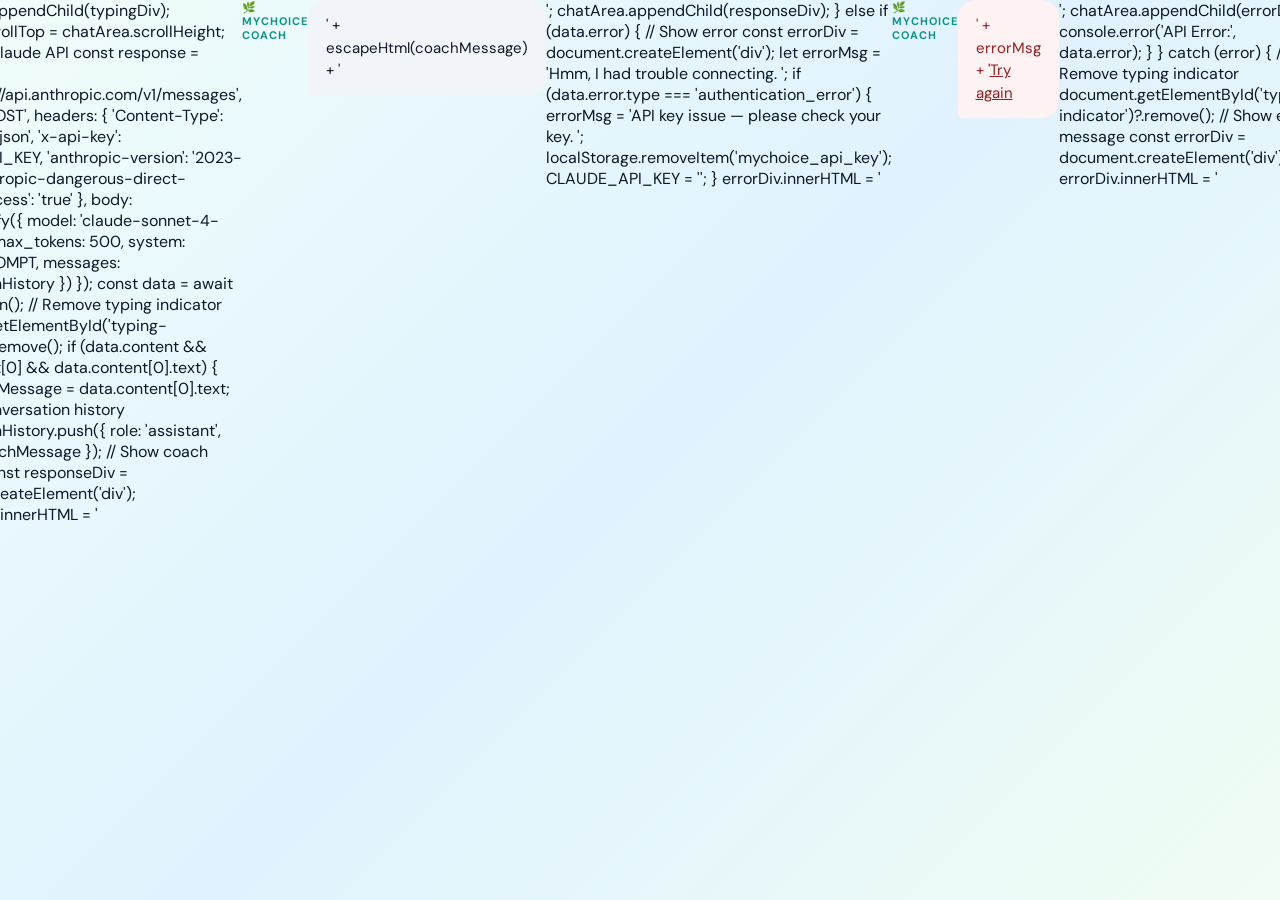
==== index.html @ 115b3354 "Dynamic persona-aware AI Coach MAJOR UPDATE: The persona questions now directly influence the AI Coa" ====
<!DOCTYPE html>
<html lang="en">
<head>
<meta charset="UTF-8">
<meta name="viewport" content="width=device-width, initial-scale=1.0, maximum-scale=1.0, user-scalable=no">
<meta name="apple-mobile-web-app-capable" content="yes">
<title>MyChoice.ai — Own Your Vibe</title>
<link rel="preconnect" href="https://fonts.googleapis.com">
<link href="https://fonts.googleapis.com/css2?family=DM+Sans:wght@400;500;600;700&family=Fraunces:wght@400;500;600;700&display=swap" rel="stylesheet">
<style>
  /* BULLETPROOF: Force first screen visible regardless of other CSS */
  #screen-1 { opacity: 1 !important; pointer-events: all !important; transform: none !important; position: relative !important; }
  :root {
    --teal: #0d9488;
    --teal-light: #14b8a6;
    --teal-dark: #0f766e;
    --green-soft: #d1fae5;
    --green-bg: #ecfdf5;
    --amber: #d97706;
    --amber-light: #fbbf24;
    --red-soft: #fecaca;
    --red: #dc2626;
    --navy: #0f172a;
    --slate: #334155;
    --slate-light: #64748b;
    --gray-100: #f1f5f9;
    --gray-200: #e2e8f0;
    --gray-300: #cbd5e1;
    --white: #ffffff;
    --font-display: 'Fraunces', Georgia, serif;
    --font-body: 'DM Sans', -apple-system, BlinkMacSystemFont, sans-serif;
    --radius: 16px;
    --radius-sm: 10px;
    --shadow: 0 4px 24px rgba(15, 23, 42, 0.08);
    --shadow-lg: 0 12px 48px rgba(15, 23, 42, 0.12);
  }

  * { margin: 0; padding: 0; box-sizing: border-box; }

  body {
    font-family: var(--font-body);
    background: var(--gray-100);
    color: var(--navy);
    overflow: hidden;
    height: 100vh;
    -webkit-font-smoothing: antialiased;
  }

  /* ─── App Shell ─── */
  .app {
    max-width: 480px;
    margin: 0 auto;
    height: 100vh;
    background: var(--white);
    position: relative;
    overflow: hidden;
    box-shadow: var(--shadow-lg);
  }

  /* Desktop: Center the app with a nice background */
  @media (min-width: 600px) {
    body {
      display: flex;
      align-items: center;
      justify-content: center;
      min-height: 100vh;
      padding: 40px 20px;
      background: linear-gradient(135deg, #f0fdfa 0%, #e0f2fe 50%, #f0fdf4 100%);
    }
    .app {
      height: 85vh;
      max-height: 900px;
      min-height: 600px;
      border-radius: 24px;
      box-shadow: 0 25px 80px rgba(15, 23, 42, 0.15);
    }
  }

  /* Large desktop: Show device frame */
  @media (min-width: 900px) {
    .app {
      max-width: 420px;
      border: 8px solid #1e293b;
      border-radius: 32px;
    }
  }

  /* ─── Screens ─── */
  .screen {
    position: absolute;
    inset: 0;
    display: flex;
    flex-direction: column;
    opacity: 0;
    pointer-events: none;
    transition: opacity 0.45s ease, transform 0.45s ease;
    transform: translateX(40px);
    overflow-y: auto;
    -webkit-overflow-scrolling: touch;
  }
  .screen.active {
    opacity: 1;
    pointer-events: all;
    transform: translateX(0);
  }
  .screen.exit {
    opacity: 0;
    transform: translateX(-40px);
  }

  /* ─── Top Bar ─── */
  .topbar {
    display: flex;
    align-items: center;
    justify-content: space-between;
    padding: 16px 24px;
    background: var(--white);
    border-bottom: 1px solid var(--gray-200);
    position: sticky;
    top: 0;
    z-index: 10;
    min-height: 56px;
  }
  .topbar .logo {
    font-family: var(--font-display);
    font-size: 18px;
    font-weight: 700;
    color: var(--teal-dark);
    letter-spacing: -0.3px;
  }
  .topbar .logo span { color: var(--amber); }
  .topbar .step-indicator {
    font-size: 12px;
    color: var(--slate-light);
    font-weight: 500;
    background: var(--gray-100);
    padding: 4px 12px;
    border-radius: 20px;
  }

  /* ─── Progress Bar ─── */
  .progress-track {
    height: 3px;
    background: var(--gray-200);
    position: sticky;
    top: 56px;
    z-index: 10;
  }
  .progress-fill {
    height: 100%;
    background: linear-gradient(90deg, var(--teal), var(--teal-light));
    transition: width 0.6s cubic-bezier(0.4, 0, 0.2, 1);
    border-radius: 0 2px 2px 0;
  }

  /* ─── Content ─── */
  .content {
    flex: 1;
    padding: 32px 24px;
    display: flex;
    flex-direction: column;
  }
  .content h1 {
    font-family: var(--font-display);
    font-size: 28px;
    font-weight: 700;
    line-height: 1.2;
    color: var(--navy);
    margin-bottom: 8px;
    letter-spacing: -0.5px;
  }
  .content h1 em {
    font-style: italic;
    color: var(--teal-dark);
  }
  .content .subtitle {
    font-size: 15px;
    color: var(--slate-light);
    line-height: 1.5;
    margin-bottom: 28px;
  }

  /* ─── Buttons ─── */
  .btn {
    display: inline-flex;
    align-items: center;
    justify-content: center;
    gap: 8px;
    padding: 14px 28px;
    border-radius: 50px;
    font-family: var(--font-body);
    font-size: 15px;
    font-weight: 600;
    cursor: pointer;
    border: none;
    transition: all 0.25s ease;
    -webkit-tap-highlight-color: transparent;
  }
  .btn-primary {
    background: var(--teal);
    color: var(--white);
  }
  .btn-primary:hover { background: var(--teal-dark); transform: translateY(-1px); }
  .btn-secondary {
    background: var(--gray-100);
    color: var(--slate);
    border: 1px solid var(--gray-200);
  }
  .btn-secondary:hover { background: var(--gray-200); }
  .btn-ghost {
    background: transparent;
    color: var(--teal);
    padding: 8px 16px;
    font-size: 14px;
  }
  .btn-block { width: 100%; }
  .btn svg { width: 18px; height: 18px; }

  /* ─── Screen 1: Welcome ─── */
  .welcome-hero {
    flex: 1;
    display: flex;
    flex-direction: column;
    justify-content: center;
    align-items: center;
    text-align: center;
    padding: 40px 24px;
    background: linear-gradient(180deg, var(--green-bg) 0%, var(--white) 100%);
  }
  .welcome-icon {
    width: 80px;
    height: 80px;
    background: linear-gradient(135deg, var(--teal), var(--teal-light));
    border-radius: 24px;
    display: flex;
    align-items: center;
    justify-content: center;
    margin-bottom: 28px;
    box-shadow: 0 8px 32px rgba(13, 148, 136, 0.25);
  }
  .welcome-icon svg { width: 40px; height: 40px; color: white; }
  .welcome-hero h1 {
    font-family: var(--font-display);
    font-size: 34px;
    margin-bottom: 12px;
  }
  .welcome-hero p {
    font-size: 16px;
    color: var(--slate-light);
    line-height: 1.6;
    max-width: 320px;
    margin-bottom: 36px;
  }
  .welcome-hero .tagline {
    font-family: var(--font-display);
    font-style: italic;
    font-size: 14px;
    color: var(--teal-dark);
    margin-top: 24px;
    opacity: 0.8;
  }

  /* ─── Screen 2: Onboarding ─── */
  .input-group {
    margin-bottom: 20px;
  }
  .input-group label {
    display: block;
    font-size: 13px;
    font-weight: 600;
    color: var(--slate);
    margin-bottom: 6px;
    text-transform: uppercase;
    letter-spacing: 0.5px;
  }
  .input-group input, .input-group select {
    width: 100%;
    padding: 14px 16px;
    border: 1.5px solid var(--gray-200);
    border-radius: var(--radius-sm);
    font-family: var(--font-body);
    font-size: 16px;
    color: var(--navy);
    background: var(--white);
    transition: border-color 0.2s;
    outline: none;
  }
  .input-group input:focus, .input-group select:focus {
    border-color: var(--teal);
    box-shadow: 0 0 0 3px rgba(13, 148, 136, 0.1);
  }
  .family-chips {
    display: flex;
    flex-wrap: wrap;
    gap: 8px;
    margin-top: 12px;
  }
  .chip {
    padding: 8px 16px;
    border-radius: 50px;
    font-size: 14px;
    font-weight: 500;
    cursor: pointer;
    border: 1.5px solid var(--gray-200);
    background: var(--white);
    color: var(--slate);
    transition: all 0.2s;
  }
  .chip:hover, .chip.selected {
    border-color: var(--teal);
    background: var(--green-bg);
    color: var(--teal-dark);
  }

  /* ─── Screen 3: Persona Engine ─── */
  .persona-card {
    background: var(--gray-100);
    border-radius: var(--radius);
    padding: 24px;
    margin-bottom: 16px;
    border: 1.5px solid var(--gray-200);
    transition: all 0.25s;
    cursor: pointer;
  }
  .persona-card:hover, .persona-card.selected {
    border-color: var(--teal);
    background: var(--green-bg);
    box-shadow: 0 2px 12px rgba(13, 148, 136, 0.1);
  }
  .persona-card .q-label {
    font-size: 11px;
    text-transform: uppercase;
    letter-spacing: 1px;
    color: var(--teal);
    font-weight: 700;
    margin-bottom: 6px;
  }
  .persona-card h3 {
    font-family: var(--font-display);
    font-size: 17px;
    font-weight: 600;
    margin-bottom: 12px;
    color: var(--navy);
  }
  .persona-options {
    display: flex;
    flex-direction: column;
    gap: 8px;
  }
  .persona-opt {
    padding: 10px 14px;
    border-radius: 8px;
    font-size: 14px;
    background: var(--white);
    border: 1px solid var(--gray-200);
    cursor: pointer;
    transition: all 0.2s;
    color: var(--slate);
  }
  .persona-opt:hover, .persona-opt.picked {
    background: var(--teal);
    color: white;
    border-color: var(--teal);
  }

  /* ─── Screen 4: Dashboard ─── */
  .dashboard-header {
    display: flex;
    align-items: center;
    justify-content: space-between;
    margin-bottom: 24px;
  }
  .vibe-status {
    display: inline-flex;
    align-items: center;
    gap: 8px;
    padding: 8px 16px;
    border-radius: 50px;
    font-size: 14px;
    font-weight: 600;
  }
  .vibe-green {
    background: var(--green-soft);
    color: var(--teal-dark);
  }
  .vibe-dot {
    width: 10px;
    height: 10px;
    border-radius: 50%;
    background: var(--teal);
    animation: pulse 2s infinite;
  }
  @keyframes pulse {
    0%, 100% { opacity: 1; }
    50% { opacity: 0.4; }
  }

  .signal-cards {
    display: grid;
    grid-template-columns: 1fr 1fr;
    gap: 12px;
    margin-bottom: 20px;
  }
  .signal-card {
    background: var(--gray-100);
    border-radius: var(--radius-sm);
    padding: 16px;
    border: 1px solid var(--gray-200);
  }
  .signal-card .signal-icon {
    width: 36px;
    height: 36px;
    border-radius: 10px;
    display: flex;
    align-items: center;
    justify-content: center;
    margin-bottom: 10px;
    font-size: 18px;
  }
  .signal-card .signal-label {
    font-size: 12px;
    color: var(--slate-light);
    text-transform: uppercase;
    letter-spacing: 0.5px;
    font-weight: 600;
    margin-bottom: 4px;
  }
  .signal-card .signal-value {
    font-family: var(--font-display);
    font-size: 20px;
    font-weight: 700;
    color: var(--navy);
  }
  .signal-card .signal-sub {
    font-size: 12px;
    color: var(--teal);
    font-weight: 500;
    margin-top: 2px;
  }

  .family-member-row {
    display: flex;
    align-items: center;
    gap: 12px;
    padding: 14px 0;
    border-bottom: 1px solid var(--gray-200);
  }
  .family-member-row:last-child { border: none; }
  .member-avatar {
    width: 42px;
    height: 42px;
    border-radius: 50%;
    display: flex;
    align-items: center;
    justify-content: center;
    font-size: 18px;
    flex-shrink: 0;
  }
  .member-info { flex: 1; }
  .member-info .name { font-weight: 600; font-size: 15px; }
  .member-info .status { font-size: 13px; color: var(--slate-light); }
  .member-vibe {
    padding: 4px 12px;
    border-radius: 20px;
    font-size: 12px;
    font-weight: 600;
  }
  .vibe-g { background: #d1fae5; color: #065f46; }
  .vibe-y { background: #fef3c7; color: #92400e; }

  /* ─── Screen 5: AI Coach ─── */
  .coach-container {
    flex: 1;
    display: flex;
    flex-direction: column;
  }
  .chat-area {
    flex: 1;
    padding: 8px 0;
    display: flex;
    flex-direction: column;
    gap: 14px;
  }
  .chat-bubble {
    max-width: 85%;
    padding: 14px 18px;
    border-radius: 18px;
    font-size: 15px;
    line-height: 1.5;
    animation: bubbleIn 0.4s ease;
  }
  @keyframes bubbleIn {
    from { opacity: 0; transform: translateY(10px); }
    to { opacity: 1; transform: translateY(0); }
  }
  .bubble-coach {
    background: var(--gray-100);
    color: var(--navy);
    border-bottom-left-radius: 4px;
    align-self: flex-start;
  }
  .bubble-user {
    background: var(--teal);
    color: white;
    border-bottom-right-radius: 4px;
    align-self: flex-end;
  }
  .coach-label {
    font-size: 11px;
    text-transform: uppercase;
    letter-spacing: 1px;
    color: var(--teal);
    font-weight: 700;
    margin-bottom: 4px;
  }
  .coach-suggestions {
    display: flex;
    flex-direction: column;
    gap: 8px;
    margin-top: 12px;
  }
  .coach-suggestion {
    padding: 12px 16px;
    border: 1.5px solid var(--gray-200);
    border-radius: 12px;
    font-size: 14px;
    color: var(--slate);
    cursor: pointer;
    transition: all 0.2s;
    background: var(--white);
  }
  .coach-suggestion:hover {
    border-color: var(--teal);
    background: var(--green-bg);
    color: var(--teal-dark);
  }

  /* ─── Screen 6: Agreement Builder ─── */
  .agreement-section {
    background: var(--gray-100);
    border-radius: var(--radius);
    padding: 20px;
    margin-bottom: 16px;
    border: 1px solid var(--gray-200);
  }
  .agreement-section h3 {
    font-family: var(--font-display);
    font-size: 16px;
    font-weight: 600;
    margin-bottom: 12px;
    color: var(--navy);
  }
  .agreement-item {
    display: flex;
    align-items: center;
    gap: 10px;
    padding: 10px 0;
    border-bottom: 1px solid var(--gray-200);
    font-size: 14px;
    color: var(--slate);
  }
  .agreement-item:last-child { border: none; }
  .agreement-check {
    width: 22px;
    height: 22px;
    border-radius: 6px;
    border: 2px solid var(--gray-300);
    display: flex;
    align-items: center;
    justify-content: center;
    cursor: pointer;
    transition: all 0.2s;
    flex-shrink: 0;
  }
  .agreement-check.checked {
    background: var(--teal);
    border-color: var(--teal);
  }
  .agreement-check.checked::after {
    content: '✓';
    color: white;
    font-size: 13px;
    font-weight: 700;
  }
  .agreement-badge {
    display: inline-flex;
    align-items: center;
    gap: 4px;
    margin-left: auto;
    font-size: 11px;
    font-weight: 600;
    text-transform: uppercase;
    letter-spacing: 0.5px;
    padding: 3px 8px;
    border-radius: 4px;
  }
  .badge-parent { background: #dbeafe; color: #1e40af; }
  .badge-teen { background: #fce7f3; color: #9d174d; }
  .badge-family { background: var(--green-soft); color: var(--teal-dark); }

  /* ─── Screen 7: Summary / CTA ─── */
  .summary-screen {
    text-align: center;
    justify-content: center;
    align-items: center;
    background: linear-gradient(180deg, var(--white) 0%, var(--green-bg) 100%);
  }
  .summary-stats {
    display: grid;
    grid-template-columns: 1fr 1fr 1fr;
    gap: 12px;
    margin: 28px 0;
    text-align: center;
  }
  .stat-box .stat-num {
    font-family: var(--font-display);
    font-size: 28px;
    font-weight: 700;
    color: var(--teal-dark);
  }
  .stat-box .stat-label {
    font-size: 11px;
    color: var(--slate-light);
    text-transform: uppercase;
    letter-spacing: 0.5px;
    font-weight: 600;
    margin-top: 2px;
  }
  .summary-pillars {
    display: flex;
    flex-direction: column;
    gap: 10px;
    margin: 20px 0;
    text-align: left;
  }
  .pillar {
    display: flex;
    align-items: center;
    gap: 12px;
    padding: 12px 16px;
    background: var(--white);
    border-radius: var(--radius-sm);
    border: 1px solid var(--gray-200);
    font-size: 14px;
    color: var(--slate);
  }
  .pillar-icon {
    width: 32px;
    height: 32px;
    border-radius: 8px;
    display: flex;
    align-items: center;
    justify-content: center;
    font-size: 16px;
    flex-shrink: 0;
  }

  /* ─── Bottom Nav ─── */
  .bottom-nav {
    padding: 16px 24px;
    display: flex;
    gap: 12px;
    background: var(--white);
    border-top: 1px solid var(--gray-200);
    position: sticky;
    bottom: 0;
  }
  .bottom-nav .btn { flex: 1; }

  /* ─── Animations ─── */
  .fade-in { animation: fadeIn 0.5s ease; }
  @keyframes fadeIn { from { opacity: 0; } to { opacity: 1; } }
  .slide-up { animation: slideUp 0.5s ease; }
  @keyframes slideUp { from { opacity: 0; transform: translateY(20px); } to { opacity: 1; transform: translateY(0); } }

  /* ─── Responsive ─── */
  @media (min-width: 481px) {
    .app { border-radius: 24px; margin-top: 20px; height: calc(100vh - 40px); }
    body { display: flex; align-items: flex-start; justify-content: center; padding-top: 0; }
  }

  /* ─── Typing indicator ─── */
  .typing-dots { display: flex; gap: 4px; padding: 4px 0; }
  .typing-dots span {
    width: 8px; height: 8px; border-radius: 50%; background: var(--slate-light);
    animation: typing 1.2s infinite;
  }
  .typing-dots span:nth-child(2) { animation-delay: 0.2s; }
  .typing-dots span:nth-child(3) { animation-delay: 0.4s; }
  @keyframes typing {
    0%, 60%, 100% { opacity: 0.3; transform: translateY(0); }
    30% { opacity: 1; transform: translateY(-4px); }
  }

  /* hide scrollbar */
  .screen::-webkit-scrollbar { display: none; }
  .screen { -ms-overflow-style: none; scrollbar-width: none; }
</style>
</head>
<body>

<div class="app" id="app">

  <!-- ═══════ SCREEN 1: Welcome ═══════ -->
  <div class="screen active" id="screen-1">
    <div class="welcome-hero">
      <div class="welcome-icon">
        <svg viewBox="0 0 24 24" fill="none" stroke="currentColor" stroke-width="2" stroke-linecap="round" stroke-linejoin="round">
          <path d="M12 2L2 7l10 5 10-5-10-5z"/><path d="M2 17l10 5 10-5"/><path d="M2 12l10 5 10-5"/>
        </svg>
      </div>
      <h1>MyChoice<span style="color:var(--amber);">.ai</span></h1>
      <p>The family wellness platform that treats you like adults — not data points. Signal over noise. Shared agreements. Story-first.</p>
      <button class="btn btn-primary" onclick="goTo(2)" style="min-width: 200px;">
        Start Your Vibe
        <svg viewBox="0 0 24 24" fill="none" stroke="currentColor" stroke-width="2.5" stroke-linecap="round" stroke-linejoin="round"><path d="M5 12h14M12 5l7 7-7 7"/></svg>
      </button>
      <div class="tagline">Character first. Wisdom always.</div>
    </div>
  </div>

  <!-- ═══════ SCREEN 2: Onboarding ═══════ -->
  <div class="screen" id="screen-2">
    <div class="topbar">
      <div class="logo">MyChoice<span>.ai</span></div>
      <div class="step-indicator">1 of 5</div>
    </div>
    <div class="progress-track"><div class="progress-fill" style="width: 20%"></div></div>
    <div class="content">
      <h1>Set up your <em>family</em></h1>
      <p class="subtitle">Tell us a little about your household. This helps us personalize your experience.</p>
      
      <div class="input-group">
        <label>Your first name</label>
        <input type="text" placeholder="e.g., Bobby" id="user-name" value="Bobby">
      </div>
      
      <div class="input-group">
        <label>Family name</label>
        <input type="text" placeholder="e.g., The Cunninghams" id="family-name" value="The Cunninghams">
      </div>

      <div class="input-group">
        <label>Child's name</label>
        <input type="text" placeholder="e.g., Alex" id="child-name" value="Alex">
      </div>

      <div class="input-group">
        <label>Who's in your household?</label>
        <div class="family-chips">
          <div class="chip selected" onclick="this.classList.toggle('selected')">👨 Parent / Guardian</div>
          <div class="chip selected" onclick="this.classList.toggle('selected')">👩 Partner</div>
          <div class="chip selected" onclick="this.classList.toggle('selected')">👦 Teen (13-17)</div>
          <div class="chip" onclick="this.classList.toggle('selected')">👧 Child (6-12)</div>
          <div class="chip" onclick="this.classList.toggle('selected')">👶 Under 6</div>
        </div>
      </div>

      <div style="flex:1"></div>
    </div>
    <div class="bottom-nav">
      <button class="btn btn-secondary" onclick="goTo(1)">Back</button>
      <button class="btn btn-primary" onclick="goTo(3)">Continue</button>
    </div>
  </div>

  <!-- ═══════ SCREEN 3: Persona Engine ═══════ -->
  <div class="screen" id="screen-3">
    <div class="topbar">
      <div class="logo">MyChoice<span>.ai</span></div>
      <div class="step-indicator">2 of 5</div>
    </div>
    <div class="progress-track"><div class="progress-fill" style="width: 40%"></div></div>
    <div class="content">
      <h1>Build your <em>persona</em></h1>
      <p class="subtitle">We use these answers to calibrate your AI coach — not to judge or score you.</p>

      <div class="persona-card" id="pq1">
        <div class="q-label">Signal 01</div>
        <h3>When things get stressful at home, I usually...</h3>
        <div class="persona-options">
          <div class="persona-opt" onclick="pickOpt(this)">Take space and process alone</div>
          <div class="persona-opt" onclick="pickOpt(this)">Talk it out immediately</div>
          <div class="persona-opt" onclick="pickOpt(this)">Focus on fixing the problem</div>
          <div class="persona-opt picked" onclick="pickOpt(this)">Check in with everyone first</div>
        </div>
      </div>

      <div class="persona-card" id="pq2">
        <div class="q-label">Signal 02</div>
        <h3>My biggest concern about screen time is...</h3>
        <div class="persona-options">
          <div class="persona-opt" onclick="pickOpt(this)">What my kids are actually seeing</div>
          <div class="persona-opt picked" onclick="pickOpt(this)">That it replaces real connection</div>
          <div class="persona-opt" onclick="pickOpt(this)">I don't know what's too much</div>
          <div class="persona-opt" onclick="pickOpt(this)">Honestly, my own usage too</div>
        </div>
      </div>

      <div class="persona-card" id="pq3">
        <div class="q-label">Signal 03</div>
        <h3>The parenting style I aspire to is...</h3>
        <div class="persona-options">
          <div class="persona-opt picked" onclick="pickOpt(this)">Guide — I want to coach, not control</div>
          <div class="persona-opt" onclick="pickOpt(this)">Protector — safety comes first</div>
          <div class="persona-opt" onclick="pickOpt(this)">Partner — we figure it out together</div>
          <div class="persona-opt" onclick="pickOpt(this)">Architect — structure makes freedom</div>
        </div>
      </div>

      <div style="height:16px"></div>
    </div>
    <div class="bottom-nav">
      <button class="btn btn-secondary" onclick="goTo(2)">Back</button>
      <button class="btn btn-primary" onclick="goTo(4)">See My Dashboard</button>
    </div>
  </div>

  <!-- ═══════ SCREEN 4: Dashboard ═══════ -->
  <div class="screen" id="screen-4">
    <div class="topbar">
      <div class="logo">MyChoice<span>.ai</span></div>
      <div class="step-indicator">3 of 5</div>
    </div>
    <div class="progress-track"><div class="progress-fill" style="width: 60%"></div></div>
    <div class="content">
      <div class="dashboard-header">
        <div>
          <h1 style="font-size:22px; margin-bottom:2px;">The Cunninghams</h1>
          <p class="subtitle" style="margin-bottom:0; font-size:13px;">Wednesday evening · Feb 12</p>
        </div>
        <div class="vibe-status vibe-green">
          <div class="vibe-dot"></div>
          All Clear
        </div>
      </div>

      <div class="signal-cards">
        <div class="signal-card">
          <div class="signal-icon" style="background: #d1fae5;">🧘</div>
          <div class="signal-label">Family Vibe</div>
          <div class="signal-value">Calm</div>
          <div class="signal-sub">↑ from yesterday</div>
        </div>
        <div class="signal-card">
          <div class="signal-icon" style="background: #dbeafe;">📱</div>
          <div class="signal-label">Screen Balance</div>
          <div class="signal-value">Healthy</div>
          <div class="signal-sub">Within agreements</div>
        </div>
        <div class="signal-card">
          <div class="signal-icon" style="background: #fef3c7;">💬</div>
          <div class="signal-label">Connection</div>
          <div class="signal-value">Strong</div>
          <div class="signal-sub">3 check-ins today</div>
        </div>
        <div class="signal-card">
          <div class="signal-icon" style="background: #fce7f3;">🎯</div>
          <div class="signal-label">Goals</div>
          <div class="signal-value">On Track</div>
          <div class="signal-sub">4 of 5 this week</div>
        </div>
      </div>

      <h3 style="font-family:var(--font-display); font-size:16px; margin-bottom:12px; font-weight:600;">Family Members</h3>
      
      <div class="family-member-row">
        <div class="member-avatar" style="background:#d1fae5;">👨</div>
        <div class="member-info">
          <div class="name">Bobby</div>
          <div class="status">Last active · 2 min ago</div>
        </div>
        <div class="member-vibe vibe-g">Balanced</div>
      </div>
      <div class="family-member-row">
        <div class="member-avatar" style="background:#dbeafe;">👩</div>
        <div class="member-info">
          <div class="name">Partner</div>
          <div class="status">Last active · 20 min ago</div>
        </div>
        <div class="member-vibe vibe-g">Focused</div>
      </div>
      <div class="family-member-row">
        <div class="member-avatar" style="background:#fce7f3;">👦</div>
        <div class="member-info">
          <div class="name">Alex (15)</div>
          <div class="status">Homework mode · since 4pm</div>
        </div>
        <div class="member-vibe vibe-y">Nudge ready</div>
      </div>

      <div style="height:16px"></div>
    </div>
    <div class="bottom-nav">
      <button class="btn btn-secondary" onclick="goTo(3)">Back</button>
      <button class="btn btn-primary" onclick="goTo(5)">Talk to Coach</button>
    </div>
  </div>

  <!-- ═══════ SCREEN 5: AI Coach ═══════ -->
  <div class="screen" id="screen-5">
    <div class="topbar">
      <div class="logo">MyChoice<span>.ai</span></div>
      <div class="step-indicator">4 of 5</div>
    </div>
    <div class="progress-track"><div class="progress-fill" style="width: 80%"></div></div>
    <div class="content coach-container" style="padding-bottom: 0;">
      <div style="margin-bottom:12px;">
        <h1 style="font-size:20px;">Your <em>Coach</em></h1>
        <p class="subtitle" style="margin-bottom:0; font-size:13px;">Powered by Claude AI. Ask anything about parenting, screen time, or family wellness.</p>
      </div>
      
      <div class="chat-area" id="chat-area" style="flex: 1; overflow-y: auto; padding-bottom: 16px;">
        <div>
          <div class="coach-label">🌿 MyChoice Coach</div>
          <div class="chat-bubble bubble-coach">
            Hey Bobby — I noticed Alex has been in homework mode for a while. His focus signal is solid, but it might be a good time for a break check-in. What would you like to do?
          </div>
        </div>
        
        <div class="coach-suggestions" id="coach-suggestions">
          <div class="coach-suggestion" onclick="sendQuickReply('Send Alex a friendly nudge to take a break')">
            ✅ Send a friendly nudge
          </div>
          <div class="coach-suggestion" onclick="sendQuickReply('Let him keep going, check again in 30 minutes')">
            ⏳ Let him flow — check later
          </div>
          <div class="coach-suggestion" onclick="sendQuickReply('Help me start a conversation with Alex about his screen time')">
            💬 Help me start a conversation
          </div>
        </div>
      </div>
      
      <!-- Chat input -->
      <div class="chat-input-container" style="padding: 12px 0 16px 0; border-top: 1px solid var(--gray-200); background: var(--white);">
        <div style="display: flex; gap: 8px;">
          <input type="text" id="chat-input" placeholder="Ask your coach anything..." 
            style="flex: 1; padding: 12px 16px; border: 1.5px solid var(--gray-200); border-radius: 24px; font-size: 15px; font-family: inherit; outline: none; transition: border-color 0.2s;"
            onfocus="this.style.borderColor='var(--teal)'" 
            onblur="this.style.borderColor='var(--gray-200)'"
            onkeypress="if(event.key === 'Enter') sendMessage()" />
          <button onclick="sendMessage()" style="width: 44px; height: 44px; border-radius: 50%; background: var(--teal); border: none; cursor: pointer; display: flex; align-items: center; justify-content: center; transition: background 0.2s;">
            <svg width="20" height="20" viewBox="0 0 24 24" fill="none" stroke="white" stroke-width="2" stroke-linecap="round" stroke-linejoin="round">
              <line x1="22" y1="2" x2="11" y2="13"></line>
              <polygon points="22 2 15 22 11 13 2 9 22 2"></polygon>
            </svg>
          </button>
        </div>
        <p style="font-size: 10px; color: var(--slate-light); text-align: center; margin-top: 8px;">Powered by Claude AI · Conversations are private</p>
      </div>
    </div>
    <div class="bottom-nav">
      <button class="btn btn-secondary" onclick="goTo(4)">Back</button>
      <button class="btn btn-primary" onclick="goTo(6)">Family Agreement</button>
    </div>
  </div>

  <!-- ═══════ SCREEN 6: Agreement Builder ═══════ -->
  <div class="screen" id="screen-6">
    <div class="topbar">
      <div class="logo">MyChoice<span>.ai</span></div>
      <div class="step-indicator">5 of 5</div>
    </div>
    <div class="progress-track"><div class="progress-fill" style="width: 95%"></div></div>
    <div class="content">
      <h1>Family <em>Agreement</em></h1>
      <p class="subtitle">Co-created rules your whole family designs together — no hidden surveillance, no secret monitoring.</p>

      <div class="agreement-section">
        <h3>📱 Screen Time</h3>
        <div class="agreement-item">
          <div class="agreement-check checked" onclick="this.classList.toggle('checked')"></div>
          <span>Weeknight devices down by 9pm</span>
          <span class="agreement-badge badge-family">Family</span>
        </div>
        <div class="agreement-item">
          <div class="agreement-check checked" onclick="this.classList.toggle('checked')"></div>
          <span>No phones during dinner</span>
          <span class="agreement-badge badge-family">Family</span>
        </div>
        <div class="agreement-item">
          <div class="agreement-check" onclick="this.classList.toggle('checked')"></div>
          <span>Weekend gaming max 2 hours</span>
          <span class="agreement-badge badge-teen">Teen</span>
        </div>
      </div>

      <div class="agreement-section">
        <h3>🤝 Communication</h3>
        <div class="agreement-item">
          <div class="agreement-check checked" onclick="this.classList.toggle('checked')"></div>
          <span>Daily family check-in at dinner</span>
          <span class="agreement-badge badge-parent">Parent</span>
        </div>
        <div class="agreement-item">
          <div class="agreement-check checked" onclick="this.classList.toggle('checked')"></div>
          <span>Coach nudges — not parent texts</span>
          <span class="agreement-badge badge-teen">Teen</span>
        </div>
        <div class="agreement-item">
          <div class="agreement-check" onclick="this.classList.toggle('checked')"></div>
          <span>Weekly family vibe review together</span>
          <span class="agreement-badge badge-family">Family</span>
        </div>
      </div>

      <div class="agreement-section">
        <h3>🎯 Personal Goals</h3>
        <div class="agreement-item">
          <div class="agreement-check checked" onclick="this.classList.toggle('checked')"></div>
          <span>Alex: 30 min reading before screen time</span>
          <span class="agreement-badge badge-teen">Teen</span>
        </div>
        <div class="agreement-item">
          <div class="agreement-check checked" onclick="this.classList.toggle('checked')"></div>
          <span>Bobby: Phone-free mornings until 8am</span>
          <span class="agreement-badge badge-parent">Parent</span>
        </div>
      </div>

      <div style="height:16px"></div>
    </div>
    <div class="bottom-nav">
      <button class="btn btn-secondary" onclick="goTo(5)">Back</button>
      <button class="btn btn-primary" onclick="goTo(7)">See the Vision</button>
    </div>
  </div>

  <!-- ═══════ SCREEN 7: Summary / CTA ═══════ -->
  <div class="screen summary-screen" id="screen-7">
    <div class="topbar">
      <div class="logo">MyChoice<span>.ai</span></div>
    </div>
    <div class="content" style="align-items: center; text-align: center;">
      <div style="flex:1; display:flex; flex-direction:column; justify-content:center; align-items:center;">
        <h1 style="font-size:30px;">This is <em>MyChoice.ai</em></h1>
        <p class="subtitle" style="max-width:340px;">A family wellness platform built on trust, not fear. Mentorship over surveillance. Coaching, not control.</p>
        
        <div class="summary-stats">
          <div class="stat-box">
            <div class="stat-num">$120B</div>
            <div class="stat-label">TAM</div>
          </div>
          <div class="stat-box">
            <div class="stat-num">4</div>
            <div class="stat-label">Products</div>
          </div>
          <div class="stat-box">
            <div class="stat-num">$2M</div>
            <div class="stat-label">Seed Round</div>
          </div>
        </div>

        <div class="summary-pillars" style="width:100%; max-width:360px;">
          <div class="pillar">
            <div class="pillar-icon" style="background:#d1fae5;">🧠</div>
            <span><strong>MyChoice.ai</strong> — Adult decision wellness</span>
          </div>
          <div class="pillar">
            <div class="pillar-icon" style="background:#dbeafe;">👦</div>
            <span><strong>EgoGentix Kids</strong> — Digital coaching for children</span>
          </div>
          <div class="pillar">
            <div class="pillar-icon" style="background:#fce7f3;">🧸</div>
            <span><strong>EgoPals</strong> — AI plush companions</span>
          </div>
          <div class="pillar">
            <div class="pillar-icon" style="background:#fef3c7;">👨‍👩‍👧‍👦</div>
            <span><strong>Family Bundle</strong> — One identity, full family</span>
          </div>
        </div>

        <div style="margin-top: 24px; display: flex; flex-direction: column; gap: 10px; width: 100%; max-width: 280px;">
          <button class="btn btn-primary btn-block" onclick="goTo(1)">
            ↻ Replay Demo
          </button>
          <a href="mailto:info@egogentix.ai" class="btn btn-secondary btn-block" style="text-decoration:none;">
            Contact Us
          </a>
        </div>
        
        <div class="tagline" style="margin-top:28px;">
          EgoGentix Corporation · Character first. Wisdom always.<br>
          <span style="font-style:normal; opacity:0.6; font-size:12px;">info@egogentix.ai · egogentix.ai</span>
        </div>
      </div>
    </div>
  </div>

</div>

<script>
  let currentScreen = 1;
  
  // Claude API configuration - key entered at runtime for security
  let CLAUDE_API_KEY = localStorage.getItem('mychoice_api_key') || '';
  
  // Conversation history for context
  let conversationHistory = [];
  
  // ═══════════════════════════════════════════════════════════════
  // FAMILY PERSONA DATA - Captured from onboarding screens
  // ═══════════════════════════════════════════════════════════════
  let familyPersona = {
    parentName: 'Bobby',
    familyName: 'The Cunninghams',
    members: ['parent', 'partner', 'teen'],
    stressResponse: 'Check in with everyone first',
    screenConcern: 'That it replaces real connection',
    parentingStyle: 'Guide',
    childName: 'Alex',
    childAge: 15
  };

  // Build dynamic system prompt based on persona
  function buildSystemPrompt() {
    // Determine coaching approach based on parenting style
    let styleGuidance = '';
    let styleDescription = '';
    
    switch(familyPersona.parentingStyle) {
      case 'Guide':
        styleDescription = 'Guide — believes in coaching over control, values autonomy';
        styleGuidance = `
PARENTING STYLE: GUIDE
- This parent values autonomy and trust above all
- Lead with curiosity and conversation, not rules
- Emphasize the teen's growing independence
- Frame suggestions as "experiments to try" not mandates
- Celebrate when the teen self-regulates successfully`;
        break;
      case 'Protector':
        styleDescription = 'Protector — safety-first, wants to keep kids safe from harm';
        styleGuidance = `
PARENTING STYLE: PROTECTOR  
- This parent's primary concern is safety — validate that instinct
- Acknowledge real risks while avoiding fear-based reactions
- Suggest protective measures that don't require secrecy
- Frame monitoring as "transparency" not "surveillance" — done WITH the teen
- Help them see safety and trust as complementary, not opposing`;
        break;
      case 'Partner':
        styleDescription = 'Partner — collaborative decision-maker, family works together';
        styleGuidance = `
PARENTING STYLE: PARTNER
- This parent sees the family as a team
- Always suggest collaborative solutions
- Recommend family meetings and group decisions
- Frame challenges as "puzzles we solve together"
- Emphasize shared ownership of agreements and outcomes`;
        break;
      case 'Architect':
        styleDescription = 'Architect — believes structure creates freedom';
        styleGuidance = `
PARENTING STYLE: ARCHITECT
- This parent values clear systems and expectations
- Suggest well-defined agreements with specific terms
- Frame structure as enabling freedom, not restricting it
- Recommend routines, schedules, and defined boundaries
- Help them build frameworks the whole family can follow`;
        break;
    }

    // Determine concern focus
    let concernGuidance = '';
    switch(familyPersona.screenConcern) {
      case 'What my kids are actually seeing':
        concernGuidance = 'Primary concern: CONTENT SAFETY — worried about exposure to harmful content. Address by discussing digital literacy and open conversations about what they encounter online.';
        break;
      case 'That it replaces real connection':
        concernGuidance = 'Primary concern: CONNECTION — worried screens displace real relationships. Address by focusing on quality time, presence, and tech-free rituals.';
        break;
      case "I don't know what's too much":
        concernGuidance = 'Primary concern: BOUNDARIES — uncertain about healthy limits. Address by providing research-backed guidelines and helping establish clear but flexible agreements.';
        break;
      case 'Honestly, my own usage too':
        concernGuidance = 'Primary concern: FAMILY-WIDE BALANCE — recognizes this is a whole-family challenge. Address by suggesting family-wide digital wellness practices where everyone participates.';
        break;
    }

    // Build the child context based on family members
    let childContext = '';
    if (familyPersona.members.includes('teen')) {
      childContext = `- Teen: ${familyPersona.childName}, age ${familyPersona.childAge}, currently in "homework mode" for about 2 hours`;
    } else if (familyPersona.members.includes('child')) {
      childContext = `- Child: ${familyPersona.childName}, age 9, playing educational games`;
    }

    return `You are the MyChoice.ai Coach — an AI family wellness guide built on the philosophy of "mentorship over surveillance" and "coaching, not control."

═══════════════════════════════════════════════════════════════
CURRENT FAMILY: ${familyPersona.familyName}
═══════════════════════════════════════════════════════════════
- Parent: ${familyPersona.parentName} (the user you're talking to)
${childContext}
- Parenting style: ${styleDescription}
- ${concernGuidance}
- Current signals: ${familyPersona.childName}'s focus is solid, no concerning patterns detected

${styleGuidance}

YOUR CORE PHILOSOPHY (always applies):
1. NEVER suggest spying, tracking, or monitoring without the child's knowledge
2. ALWAYS favor conversation and connection over restriction
3. Treat teens as emerging adults deserving of trust and autonomy
4. Help parents understand the "why" behind behaviors, not just the "what"
5. Suggest collaborative solutions — rules work better when co-created
6. Validate parental concerns while redirecting from fear to curiosity
7. Model the language of mentorship: "What if you tried..." not "You should..."

YOUR PERSONALITY:
- Warm, supportive, and non-judgmental
- Speaks like a wise friend, not a clinical expert
- Uses occasional emoji (🌱 💚 ✨) but sparingly
- Keeps responses concise — 2-3 short paragraphs max
- Asks follow-up questions to understand, not to interrogate
- ADAPT your tone and suggestions to match the parent's style (${familyPersona.parentingStyle})

WHAT YOU CAN DO:
- Send "nudges" to family members (gentle, coach-style check-ins — NOT from the parent)
- Suggest conversation starters for difficult topics
- Help interpret "vibe signals" (screen time, sleep, social patterns)
- Draft family agreements collaboratively
- Provide research-backed parenting insights when relevant

WHAT YOU NEVER DO:
- Recommend surveillance apps or secret monitoring
- Suggest punitive restrictions as a first response
- Speak negatively about the teen or child
- Provide medical, legal, or crisis intervention advice (redirect to professionals)
- Share the parent's concerns directly with the child without permission

Remember: You're helping ${familyPersona.parentName} be the parent they want to be — adapting to THEIR style while maintaining healthy, trust-based principles.`;
  }

  // ═══════════════════════════════════════════════════════════════
  // CAPTURE PERSONA FROM FORM INPUTS
  // ═══════════════════════════════════════════════════════════════
  function capturePersona() {
    // Get name inputs
    const nameInput = document.getElementById('user-name');
    const familyInput = document.getElementById('family-name');
    const childInput = document.getElementById('child-name');
    
    if (nameInput && nameInput.value) familyPersona.parentName = nameInput.value;
    if (familyInput && familyInput.value) familyPersona.familyName = familyInput.value;
    if (childInput && childInput.value) familyPersona.childName = childInput.value;
    
    // Get selected family members
    const chips = document.querySelectorAll('.family-chips .chip.selected');
    familyPersona.members = [];
    chips.forEach(chip => {
      const text = chip.textContent.toLowerCase();
      if (text.includes('parent')) familyPersona.members.push('parent');
      if (text.includes('partner')) familyPersona.members.push('partner');
      if (text.includes('teen')) familyPersona.members.push('teen');
      if (text.includes('child (6-12)')) familyPersona.members.push('child');
      if (text.includes('under 6')) familyPersona.members.push('toddler');
    });
    
    // Get persona question answers
    const pq1 = document.querySelector('#pq1 .persona-opt.picked');
    const pq2 = document.querySelector('#pq2 .persona-opt.picked');
    const pq3 = document.querySelector('#pq3 .persona-opt.picked');
    
    if (pq1) familyPersona.stressResponse = pq1.textContent;
    if (pq2) familyPersona.screenConcern = pq2.textContent;
    if (pq3) {
      const style = pq3.textContent;
      if (style.includes('Guide')) familyPersona.parentingStyle = 'Guide';
      else if (style.includes('Protector')) familyPersona.parentingStyle = 'Protector';
      else if (style.includes('Partner')) familyPersona.parentingStyle = 'Partner';
      else if (style.includes('Architect')) familyPersona.parentingStyle = 'Architect';
    }
    
    // Update UI with captured persona
    updateDashboardWithPersona();
    updateCoachGreeting();
    
    console.log('Captured persona:', familyPersona);
  }

  function updateDashboardWithPersona() {
    // Update family name on dashboard
    const dashboardTitle = document.querySelector('#screen-4 h1');
    if (dashboardTitle) dashboardTitle.textContent = familyPersona.familyName;
    
    // Update parent name in family members
    const parentNameEl = document.querySelector('#screen-4 .family-member-row:first-child .name');
    if (parentNameEl) parentNameEl.textContent = familyPersona.parentName;
    
    // Update child name
    const childNameEl = document.querySelector('#screen-4 .family-member-row:last-child .name');
    if (childNameEl) childNameEl.textContent = `${familyPersona.childName} (${familyPersona.childAge})`;
  }

  function updateCoachGreeting() {
    // Update the initial coach message with persona-aware greeting
    const coachBubble = document.querySelector('#screen-5 .bubble-coach');
    if (coachBubble) {
      let greeting = '';
      switch(familyPersona.parentingStyle) {
        case 'Guide':
          greeting = `Hey ${familyPersona.parentName} — I noticed ${familyPersona.childName} has been in homework mode for a while. His focus signal is solid, but it might be a good time for a break check-in. What would you like to do?`;
          break;
        case 'Protector':
          greeting = `Hi ${familyPersona.parentName} — Just checking in. ${familyPersona.childName} has been online for about 2 hours doing homework. Everything looks safe and on-task. Want me to keep an eye on anything specific, or send a wellness check?`;
          break;
        case 'Partner':
          greeting = `Hey ${familyPersona.parentName} — ${familyPersona.childName}'s been focused on homework for a couple hours now. Might be a good moment for the family to check in together. Want to start a group nudge, or should we let the flow continue?`;
          break;
        case 'Architect':
          greeting = `Hi ${familyPersona.parentName} — Quick status: ${familyPersona.childName} is 2 hours into homework mode, which is within your family's agreed afternoon schedule. He has 30 minutes left before the scheduled break. Want me to send the standard break reminder, or adjust today's plan?`;
          break;
      }
      coachBubble.textContent = greeting;
    }
  }

  function goTo(n) {
    const current = document.getElementById('screen-' + currentScreen);
    const next = document.getElementById('screen-' + n);
    if (!next || n === currentScreen) return;

    // Capture persona when leaving screen 3 (heading to dashboard)
    if (currentScreen === 3 && n === 4) {
      capturePersona();
    }
    
    // Also capture if going from screen 2 to 3
    if (currentScreen === 2 && n === 3) {
      // Capture family basics
      const nameInput = document.getElementById('user-name');
      const familyInput = document.getElementById('family-name');
      const childInput = document.getElementById('child-name');
      
      if (nameInput && nameInput.value) familyPersona.parentName = nameInput.value;
      if (familyInput && familyInput.value) familyPersona.familyName = familyInput.value;
      if (childInput && childInput.value) familyPersona.childName = childInput.value;
    }

    current.classList.remove('active');
    current.classList.add('exit');

    setTimeout(() => {
      current.classList.remove('exit');
      next.classList.add('active');
      next.scrollTop = 0;
      currentScreen = n;
      
      // Check for API key when entering coach screen
      if (n === 5 && !CLAUDE_API_KEY) {
        setTimeout(promptForApiKey, 500);
      }
    }, 200);
  }
  
  function promptForApiKey() {
    const key = prompt('🔑 Enter your Anthropic API key to enable the AI Coach:\n\n(This is stored locally in your browser and never sent to our servers)');
    if (key && key.startsWith('sk-ant-')) {
      CLAUDE_API_KEY = key;
      localStorage.setItem('mychoice_api_key', key);
      alert('✅ API key saved! The Coach is now powered by Claude AI.');
    } else if (key) {
      alert('⚠️ That doesn\'t look like a valid Anthropic API key. It should start with "sk-ant-"');
    }
  }

  function pickOpt(el) {
    const siblings = el.parentElement.querySelectorAll('.persona-opt');
    siblings.forEach(s => s.classList.remove('picked'));
    el.classList.add('picked');
  }

  // Send a quick reply (from the suggestion buttons)
  function sendQuickReply(text) {
    const input = document.getElementById('chat-input');
    input.value = text;
    sendMessage();
  }

  // Main send message function
  async function sendMessage() {
    const input = document.getElementById('chat-input');
    const chatArea = document.getElementById('chat-area');
    const suggestions = document.getElementById('coach-suggestions');
    const userMessage = input.value.trim();
    
    if (!userMessage) return;
    
    // Check for API key
    if (!CLAUDE_API_KEY) {
      promptForApiKey();
      if (!CLAUDE_API_KEY) return;
    }
    
    // Hide suggestions after first message
    if (suggestions) {
      suggestions.style.display = 'none';
    }
    
    // Clear input
    input.value = '';
    
    // Show user message
    const userBubble = document.createElement('div');
    userBubble.className = 'chat-bubble bubble-user';
    userBubble.textContent = userMessage;
    chatArea.appendChild(userBubble);
    
    // Add to conversation history
    conversationHistory.push({ role: 'user', content: userMessage });
    
    // Show typing indicator
    const typingDiv = document.createElement('div');
    typingDiv.id = 'typing-indicator';
    typingDiv.innerHTML = '<div class="coach-label">🌿 MyChoice Coach</div><div class="chat-bubble bubble-coach"><div class="typing-dots"><span></span><span></span><span></span></div></div>';
    chatArea.appendChild(typingDiv);
    chatArea.scrollTop = chatArea.scrollHeight;
    
    try {
      // Build dynamic system prompt based on current persona
      const systemPrompt = buildSystemPrompt();
      
      // Call Claude API
      const response = await fetch('https://api.anthropic.com/v1/messages', {
        method: 'POST',
        headers: {
          'Content-Type': 'application/json',
          'x-api-key': CLAUDE_API_KEY,
          'anthropic-version': '2023-06-01',
          'anthropic-dangerous-direct-browser-access': 'true'
        },
        body: JSON.stringify({
          model: 'claude-sonnet-4-20250514',
          max_tokens: 500,
          system: systemPrompt,
          messages: conversationHistory
        })
      });
      
      const data = await response.json();
      
      // Remove typing indicator
      document.getElementById('typing-indicator')?.remove();
      
      if (data.content && data.content[0] && data.content[0].text) {
        const coachMessage = data.content[0].text;
        
        // Add to conversation history
        conversationHistory.push({ role: 'assistant', content: coachMessage });
        
        // Show coach response
        const responseDiv = document.createElement('div');
        responseDiv.innerHTML = '<div class="coach-label">🌿 MyChoice Coach</div><div class="chat-bubble bubble-coach">' + escapeHtml(coachMessage) + '</div>';
        chatArea.appendChild(responseDiv);
      } else if (data.error) {
        // Show error
        const errorDiv = document.createElement('div');
        let errorMsg = 'Hmm, I had trouble connecting. ';
        if (data.error.type === 'authentication_error') {
          errorMsg = 'API key issue — please check your key. ';
          localStorage.removeItem('mychoice_api_key');
          CLAUDE_API_KEY = '';
        }
        errorDiv.innerHTML = '<div class="coach-label">🌿 MyChoice Coach</div><div class="chat-bubble bubble-coach" style="background: #fef2f2; color: #991b1b;">' + errorMsg + '<a href="#" onclick="promptForApiKey(); return false;" style="color: #991b1b;">Try again</a></div>';
        chatArea.appendChild(errorDiv);
        console.error('API Error:', data.error);
      }
    } catch (error) {
      // Remove typing indicator
      document.getElementById('typing-indicator')?.remove();
      
      // Show error message
      const errorDiv = document.createElement('div');
      errorDiv.innerHTML = '<div class="coach-label">🌿 MyChoice Coach</div><div class="chat-bubble bubble-coach" style="background: #fef2f2; color: #991b1b;">I\'m having trouble connecting. Please check your connection and <a href="#" onclick="promptForApiKey(); return false;" style="color: #991b1b;">verify your API key</a>.</div>';
      chatArea.appendChild(errorDiv);
      console.error('Fetch Error:', error);
    }
    
    chatArea.scrollTop = chatArea.scrollHeight;
  }
  
  // Helper to escape HTML in responses
  function escapeHtml(text) {
    const div = document.createElement('div');
    div.textContent = text;
    return div.innerHTML.replace(/\n/g, '<br>');
  }

  // Keep old coachReply for backwards compatibility (won't be used)
  function coachReply(el, type) {
    sendQuickReply(el.textContent.trim());
  }

  // Keyboard navigation
  document.addEventListener('keydown', (e) => {
    // Don't navigate if typing in input
    if (document.activeElement.tagName === 'INPUT') return;
    
    if (e.key === 'ArrowRight' || e.key === ' ') {
      e.preventDefault();
      if (currentScreen < 7) goTo(currentScreen + 1);
    }
    if (e.key === 'ArrowLeft') {
      e.preventDefault();
      if (currentScreen > 1) goTo(currentScreen - 1);
    }
  });
</script>

  // Main send message function
  async function sendMessage() {
    const input = document.getElementById('chat-input');
    const chatArea = document.getElementById('chat-area');
    const suggestions = document.getElementById('coach-suggestions');
    const userMessage = input.value.trim();
    
    if (!userMessage) return;
    
    // Check for API key
    if (!CLAUDE_API_KEY) {
      promptForApiKey();
      if (!CLAUDE_API_KEY) return;
    }
    
    // Hide suggestions after first message
    if (suggestions) {
      suggestions.style.display = 'none';
    }
    
    // Clear input
    input.value = '';
    
    // Show user message
    const userBubble = document.createElement('div');
    userBubble.className = 'chat-bubble bubble-user';
    userBubble.textContent = userMessage;
    chatArea.appendChild(userBubble);
    
    // Add to conversation history
    conversationHistory.push({ role: 'user', content: userMessage });
    
    // Show typing indicator
    const typingDiv = document.createElement('div');
    typingDiv.id = 'typing-indicator';
    typingDiv.innerHTML = '<div class="coach-label">🌿 MyChoice Coach</div><div class="chat-bubble bubble-coach"><div class="typing-dots"><span></span><span></span><span></span></div></div>';
    chatArea.appendChild(typingDiv);
    chatArea.scrollTop = chatArea.scrollHeight;
    
    try {
      // Call Claude API
      const response = await fetch('https://api.anthropic.com/v1/messages', {
        method: 'POST',
        headers: {
          'Content-Type': 'application/json',
          'x-api-key': CLAUDE_API_KEY,
          'anthropic-version': '2023-06-01',
          'anthropic-dangerous-direct-browser-access': 'true'
        },
        body: JSON.stringify({
          model: 'claude-sonnet-4-20250514',
          max_tokens: 500,
          system: SYSTEM_PROMPT,
          messages: conversationHistory
        })
      });
      
      const data = await response.json();
      
      // Remove typing indicator
      document.getElementById('typing-indicator')?.remove();
      
      if (data.content && data.content[0] && data.content[0].text) {
        const coachMessage = data.content[0].text;
        
        // Add to conversation history
        conversationHistory.push({ role: 'assistant', content: coachMessage });
        
        // Show coach response
        const responseDiv = document.createElement('div');
        responseDiv.innerHTML = '<div class="coach-label">🌿 MyChoice Coach</div><div class="chat-bubble bubble-coach">' + escapeHtml(coachMessage) + '</div>';
        chatArea.appendChild(responseDiv);
      } else if (data.error) {
        // Show error
        const errorDiv = document.createElement('div');
        let errorMsg = 'Hmm, I had trouble connecting. ';
        if (data.error.type === 'authentication_error') {
          errorMsg = 'API key issue — please check your key. ';
          localStorage.removeItem('mychoice_api_key');
          CLAUDE_API_KEY = '';
        }
        errorDiv.innerHTML = '<div class="coach-label">🌿 MyChoice Coach</div><div class="chat-bubble bubble-coach" style="background: #fef2f2; color: #991b1b;">' + errorMsg + '<a href="#" onclick="promptForApiKey(); return false;" style="color: #991b1b;">Try again</a></div>';
        chatArea.appendChild(errorDiv);
        console.error('API Error:', data.error);
      }
    } catch (error) {
      // Remove typing indicator
      document.getElementById('typing-indicator')?.remove();
      
      // Show error message
      const errorDiv = document.createElement('div');
      errorDiv.innerHTML = '<div class="coach-label">🌿 MyChoice Coach</div><div class="chat-bubble bubble-coach" style="background: #fef2f2; color: #991b1b;">I\'m having trouble connecting. Please check your connection and <a href="#" onclick="promptForApiKey(); return false;" style="color: #991b1b;">verify your API key</a>.</div>';
      chatArea.appendChild(errorDiv);
      console.error('Fetch Error:', error);
    }
    
    chatArea.scrollTop = chatArea.scrollHeight;
  }
  
  // Helper to escape HTML in responses
  function escapeHtml(text) {
    const div = document.createElement('div');
    div.textContent = text;
    return div.innerHTML.replace(/\n/g, '<br>');
  }

  // Keep old coachReply for backwards compatibility (won't be used)
  function coachReply(el, type) {
    sendQuickReply(el.textContent.trim());
  }

  // Keyboard navigation
  document.addEventListener('keydown', (e) => {
    // Don't navigate if typing in input
    if (document.activeElement.tagName === 'INPUT') return;
    
    if (e.key === 'ArrowRight' || e.key === ' ') {
      e.preventDefault();
      if (currentScreen < 7) goTo(currentScreen + 1);
    }
    if (e.key === 'ArrowLeft') {
      e.preventDefault();
      if (currentScreen > 1) goTo(currentScreen - 1);
    }
  });
</script>

</body>
</html>
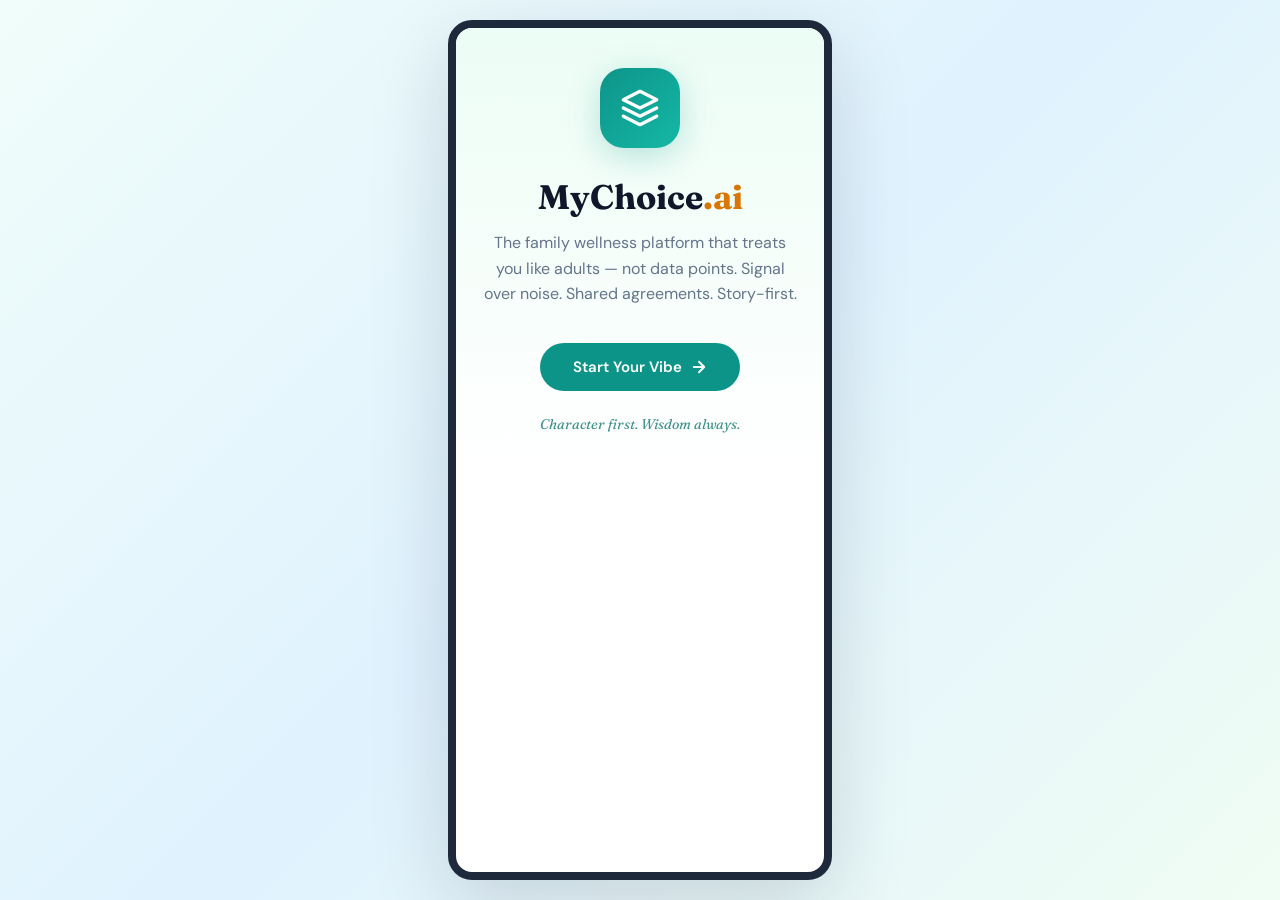
==== commit e6f8cbe0: "Fix broken script tags - remove duplicate orphaned code" ====
--- a/index.html
+++ b/index.html
@@ -1509,132 +1509,5 @@
   });
 </script>
 
-  // Main send message function
-  async function sendMessage() {
-    const input = document.getElementById('chat-input');
-    const chatArea = document.getElementById('chat-area');
-    const suggestions = document.getElementById('coach-suggestions');
-    const userMessage = input.value.trim();
-    
-    if (!userMessage) return;
-    
-    // Check for API key
-    if (!CLAUDE_API_KEY) {
-      promptForApiKey();
-      if (!CLAUDE_API_KEY) return;
-    }
-    
-    // Hide suggestions after first message
-    if (suggestions) {
-      suggestions.style.display = 'none';
-    }
-    
-    // Clear input
-    input.value = '';
-    
-    // Show user message
-    const userBubble = document.createElement('div');
-    userBubble.className = 'chat-bubble bubble-user';
-    userBubble.textContent = userMessage;
-    chatArea.appendChild(userBubble);
-    
-    // Add to conversation history
-    conversationHistory.push({ role: 'user', content: userMessage });
-    
-    // Show typing indicator
-    const typingDiv = document.createElement('div');
-    typingDiv.id = 'typing-indicator';
-    typingDiv.innerHTML = '<div class="coach-label">🌿 MyChoice Coach</div><div class="chat-bubble bubble-coach"><div class="typing-dots"><span></span><span></span><span></span></div></div>';
-    chatArea.appendChild(typingDiv);
-    chatArea.scrollTop = chatArea.scrollHeight;
-    
-    try {
-      // Call Claude API
-      const response = await fetch('https://api.anthropic.com/v1/messages', {
-        method: 'POST',
-        headers: {
-          'Content-Type': 'application/json',
-          'x-api-key': CLAUDE_API_KEY,
-          'anthropic-version': '2023-06-01',
-          'anthropic-dangerous-direct-browser-access': 'true'
-        },
-        body: JSON.stringify({
-          model: 'claude-sonnet-4-20250514',
-          max_tokens: 500,
-          system: SYSTEM_PROMPT,
-          messages: conversationHistory
-        })
-      });
-      
-      const data = await response.json();
-      
-      // Remove typing indicator
-      document.getElementById('typing-indicator')?.remove();
-      
-      if (data.content && data.content[0] && data.content[0].text) {
-        const coachMessage = data.content[0].text;
-        
-        // Add to conversation history
-        conversationHistory.push({ role: 'assistant', content: coachMessage });
-        
-        // Show coach response
-        const responseDiv = document.createElement('div');
-        responseDiv.innerHTML = '<div class="coach-label">🌿 MyChoice Coach</div><div class="chat-bubble bubble-coach">' + escapeHtml(coachMessage) + '</div>';
-        chatArea.appendChild(responseDiv);
-      } else if (data.error) {
-        // Show error
-        const errorDiv = document.createElement('div');
-        let errorMsg = 'Hmm, I had trouble connecting. ';
-        if (data.error.type === 'authentication_error') {
-          errorMsg = 'API key issue — please check your key. ';
-          localStorage.removeItem('mychoice_api_key');
-          CLAUDE_API_KEY = '';
-        }
-        errorDiv.innerHTML = '<div class="coach-label">🌿 MyChoice Coach</div><div class="chat-bubble bubble-coach" style="background: #fef2f2; color: #991b1b;">' + errorMsg + '<a href="#" onclick="promptForApiKey(); return false;" style="color: #991b1b;">Try again</a></div>';
-        chatArea.appendChild(errorDiv);
-        console.error('API Error:', data.error);
-      }
-    } catch (error) {
-      // Remove typing indicator
-      document.getElementById('typing-indicator')?.remove();
-      
-      // Show error message
-      const errorDiv = document.createElement('div');
-      errorDiv.innerHTML = '<div class="coach-label">🌿 MyChoice Coach</div><div class="chat-bubble bubble-coach" style="background: #fef2f2; color: #991b1b;">I\'m having trouble connecting. Please check your connection and <a href="#" onclick="promptForApiKey(); return false;" style="color: #991b1b;">verify your API key</a>.</div>';
-      chatArea.appendChild(errorDiv);
-      console.error('Fetch Error:', error);
-    }
-    
-    chatArea.scrollTop = chatArea.scrollHeight;
-  }
-  
-  // Helper to escape HTML in responses
-  function escapeHtml(text) {
-    const div = document.createElement('div');
-    div.textContent = text;
-    return div.innerHTML.replace(/\n/g, '<br>');
-  }
-
-  // Keep old coachReply for backwards compatibility (won't be used)
-  function coachReply(el, type) {
-    sendQuickReply(el.textContent.trim());
-  }
-
-  // Keyboard navigation
-  document.addEventListener('keydown', (e) => {
-    // Don't navigate if typing in input
-    if (document.activeElement.tagName === 'INPUT') return;
-    
-    if (e.key === 'ArrowRight' || e.key === ' ') {
-      e.preventDefault();
-      if (currentScreen < 7) goTo(currentScreen + 1);
-    }
-    if (e.key === 'ArrowLeft') {
-      e.preventDefault();
-      if (currentScreen > 1) goTo(currentScreen - 1);
-    }
-  });
-</script>
-
 </body>
 </html>
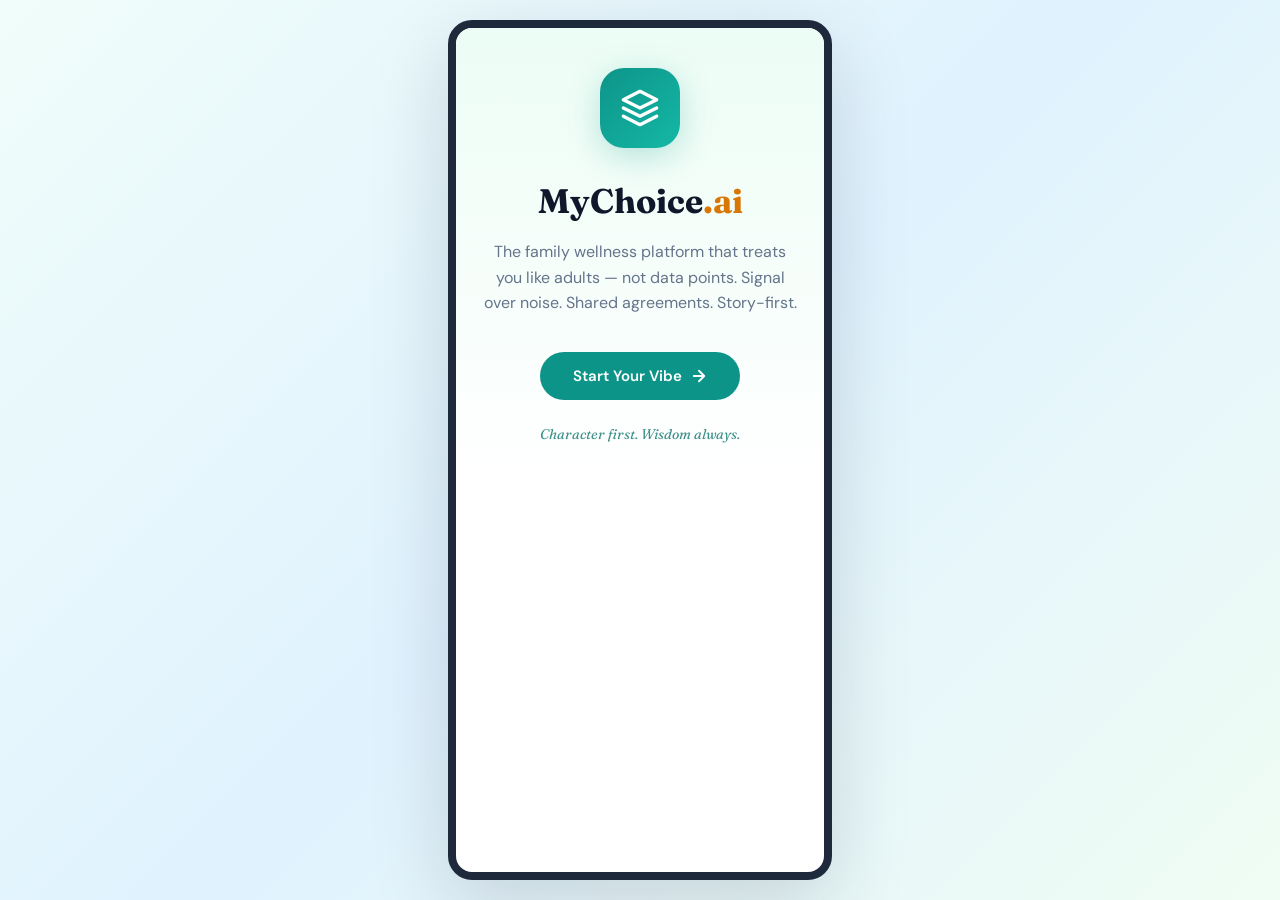
==== commit dd091ce1: "Fix font loading and add line-height for better spacing" ====
--- a/index.html
+++ b/index.html
@@ -6,7 +6,8 @@
 <meta name="apple-mobile-web-app-capable" content="yes">
 <title>MyChoice.ai — Own Your Vibe</title>
 <link rel="preconnect" href="https://fonts.googleapis.com">
-<link href="https://fonts.googleapis.com/css2?family=DM+Sans:wght@400;500;600;700&family=Fraunces:wght@400;500;600;700&display=swap" rel="stylesheet">
+<link rel="preconnect" href="https://fonts.gstatic.com" crossorigin>
+<link href="https://fonts.googleapis.com/css2?family=DM+Sans:wght@400;500;600;700&family=Fraunces:opsz,wght@9..144,400;9..144,500;9..144,600;9..144,700&display=swap" rel="stylesheet">
 <style>
   /* BULLETPROOF: Force first screen visible regardless of other CSS */
   #screen-1 { opacity: 1 !important; pointer-events: all !important; transform: none !important; position: relative !important; }
@@ -44,6 +45,7 @@
     overflow: hidden;
     height: 100vh;
     -webkit-font-smoothing: antialiased;
+    line-height: 1.5;
   }
 
   /* ─── App Shell ─── */
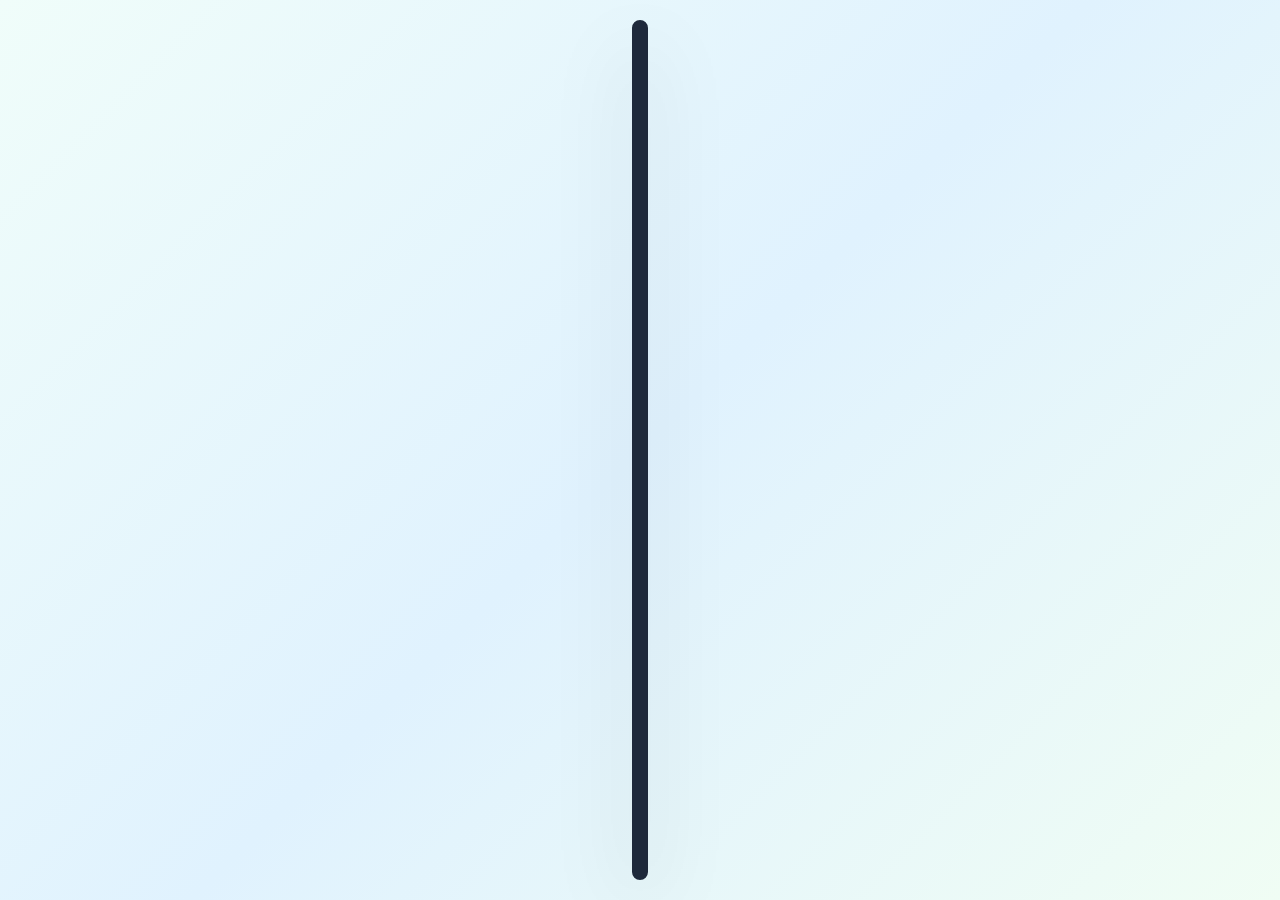
==== commit 21fc0d32: "Fix screen stacking - remove position:relative that caused screen-1 to show behind others" ====
--- a/index.html
+++ b/index.html
@@ -9,8 +9,9 @@
 <link rel="preconnect" href="https://fonts.gstatic.com" crossorigin>
 <link href="https://fonts.googleapis.com/css2?family=DM+Sans:wght@400;500;600;700&family=Fraunces:opsz,wght@9..144,400;9..144,500;9..144,600;9..144,700&display=swap" rel="stylesheet">
 <style>
-  /* BULLETPROOF: Force first screen visible regardless of other CSS */
-  #screen-1 { opacity: 1 !important; pointer-events: all !important; transform: none !important; position: relative !important; }
+  /* Ensure screens work properly */
+  .screen.active { opacity: 1 !important; pointer-events: all !important; transform: translateX(0) !important; }
+  
   :root {
     --teal: #0d9488;
     --teal-light: #14b8a6;
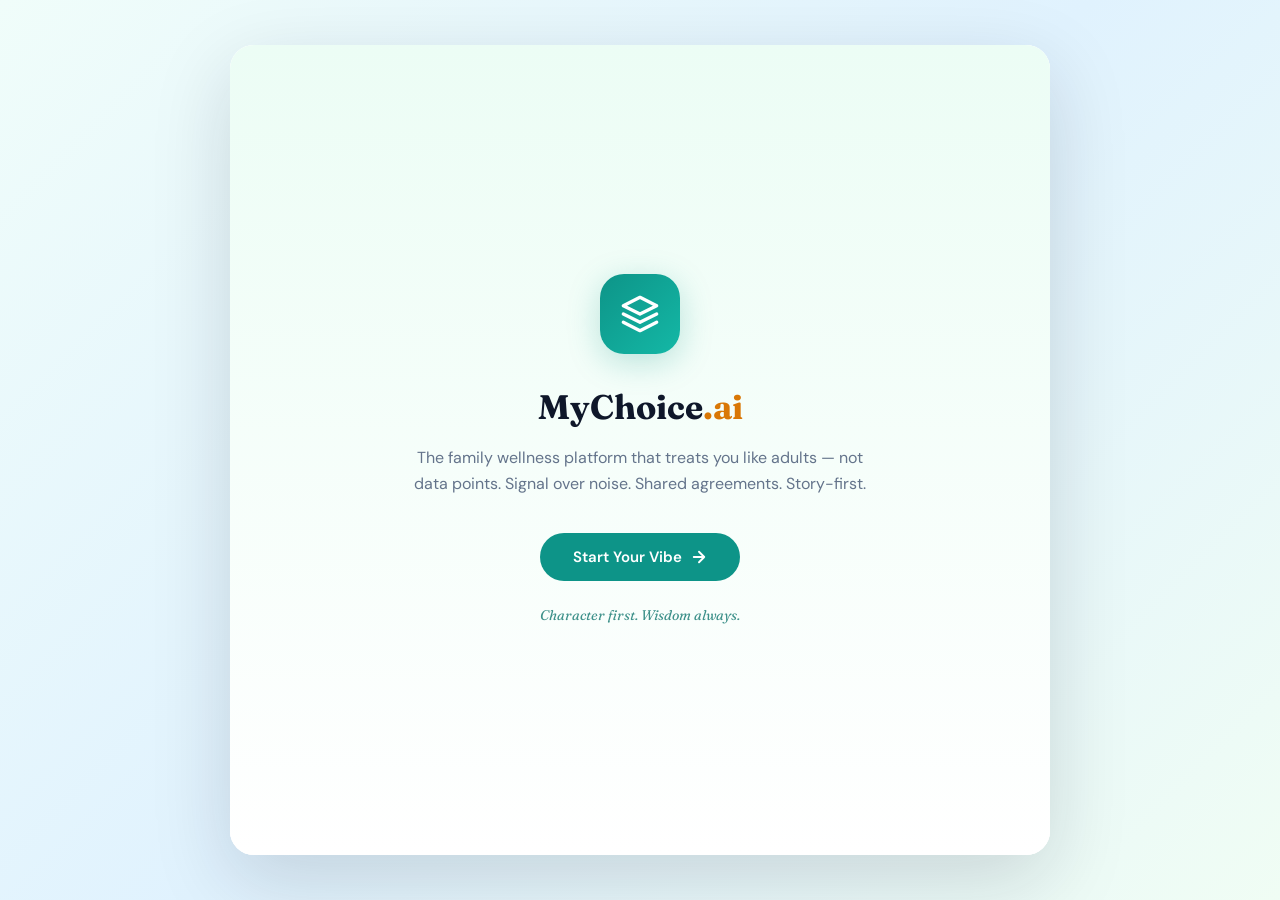
==== commit 08cd5fc9: "v2.0: Serverless proxy, width fix, clean architecture" ====
--- a/index.html
+++ b/index.html
@@ -9,9 +9,6 @@
 <link rel="preconnect" href="https://fonts.gstatic.com" crossorigin>
 <link href="https://fonts.googleapis.com/css2?family=DM+Sans:wght@400;500;600;700&family=Fraunces:opsz,wght@9..144,400;9..144,500;9..144,600;9..144,700&display=swap" rel="stylesheet">
 <style>
-  /* Ensure screens work properly */
-  .screen.active { opacity: 1 !important; pointer-events: all !important; transform: translateX(0) !important; }
-  
   :root {
     --teal: #0d9488;
     --teal-light: #14b8a6;
@@ -51,7 +48,8 @@
 
   /* ─── App Shell ─── */
   .app {
-    max-width: 480px;
+    width: 100%;
+    max-width: 820px;
     margin: 0 auto;
     height: 100vh;
     background: var(--white);
@@ -71,23 +69,14 @@
       background: linear-gradient(135deg, #f0fdfa 0%, #e0f2fe 50%, #f0fdf4 100%);
     }
     .app {
-      height: 85vh;
-      max-height: 900px;
+      height: 90vh;
+      max-height: 960px;
       min-height: 600px;
       border-radius: 24px;
       box-shadow: 0 25px 80px rgba(15, 23, 42, 0.15);
     }
   }
 
-  /* Large desktop: Show device frame */
-  @media (min-width: 900px) {
-    .app {
-      max-width: 420px;
-      border: 8px solid #1e293b;
-      border-radius: 32px;
-    }
-  }
-
   /* ─── Screens ─── */
   .screen {
     position: absolute;
@@ -95,20 +84,27 @@
     display: flex;
     flex-direction: column;
     opacity: 0;
+    visibility: hidden;
     pointer-events: none;
-    transition: opacity 0.45s ease, transform 0.45s ease;
+    transition: opacity 0.45s ease, transform 0.45s ease, visibility 0.45s;
     transform: translateX(40px);
     overflow-y: auto;
     -webkit-overflow-scrolling: touch;
+    background: var(--white);
+    z-index: 1;
   }
   .screen.active {
     opacity: 1;
+    visibility: visible;
     pointer-events: all;
     transform: translateX(0);
+    z-index: 10;
   }
   .screen.exit {
     opacity: 0;
+    visibility: hidden;
     transform: translateX(-40px);
+    z-index: 5;
   }
 
   /* ─── Top Bar ─── */
@@ -251,7 +247,7 @@
     font-size: 16px;
     color: var(--slate-light);
     line-height: 1.6;
-    max-width: 320px;
+    max-width: 480px;
     margin-bottom: 36px;
   }
   .welcome-hero .tagline {
@@ -677,10 +673,6 @@
   @keyframes slideUp { from { opacity: 0; transform: translateY(20px); } to { opacity: 1; transform: translateY(0); } }
 
   /* ─── Responsive ─── */
-  @media (min-width: 481px) {
-    .app { border-radius: 24px; margin-top: 20px; height: calc(100vh - 40px); }
-    body { display: flex; align-items: flex-start; justify-content: center; padding-top: 0; }
-  }
 
   /* ─── Typing indicator ─── */
   .typing-dots { display: flex; gap: 4px; padding: 4px 0; }
@@ -1037,7 +1029,7 @@
     <div class="content" style="align-items: center; text-align: center;">
       <div style="flex:1; display:flex; flex-direction:column; justify-content:center; align-items:center;">
         <h1 style="font-size:30px;">This is <em>MyChoice.ai</em></h1>
-        <p class="subtitle" style="max-width:340px;">A family wellness platform built on trust, not fear. Mentorship over surveillance. Coaching, not control.</p>
+        <p class="subtitle" style="max-width:480px;">A family wellness platform built on trust, not fear. Mentorship over surveillance. Coaching, not control.</p>
         
         <div class="summary-stats">
           <div class="stat-box">
@@ -1054,7 +1046,7 @@
           </div>
         </div>
 
-        <div class="summary-pillars" style="width:100%; max-width:360px;">
+        <div class="summary-pillars" style="width:100%; max-width:520px;">
           <div class="pillar">
             <div class="pillar-icon" style="background:#d1fae5;">🧠</div>
             <span><strong>MyChoice.ai</strong> — Adult decision wellness</span>
@@ -1073,18 +1065,18 @@
           </div>
         </div>
 
-        <div style="margin-top: 24px; display: flex; flex-direction: column; gap: 10px; width: 100%; max-width: 280px;">
+        <div style="margin-top: 24px; display: flex; flex-direction: column; gap: 10px; width: 100%; max-width: 340px;">
           <button class="btn btn-primary btn-block" onclick="goTo(1)">
             ↻ Replay Demo
           </button>
-          <a href="mailto:info@egogentix.ai" class="btn btn-secondary btn-block" style="text-decoration:none;">
+          <a href="mailto:bill@egogentix.com" class="btn btn-secondary btn-block" style="text-decoration:none;">
             Contact Us
           </a>
         </div>
         
         <div class="tagline" style="margin-top:28px;">
           EgoGentix Corporation · Character first. Wisdom always.<br>
-          <span style="font-style:normal; opacity:0.6; font-size:12px;">info@egogentix.ai · egogentix.ai</span>
+          <span style="font-style:normal; opacity:0.6; font-size:12px;">bill@egogentix.com · egogentix.ai</span>
         </div>
       </div>
     </div>
@@ -1095,8 +1087,9 @@
 <script>
   let currentScreen = 1;
   
-  // Claude API configuration - key entered at runtime for security
-  let CLAUDE_API_KEY = localStorage.getItem('mychoice_api_key') || '';
+  // Claude API — routed through Vercel serverless proxy
+  // API key lives in Vercel env vars, never in the browser
+  const API_ENDPOINT = '/api/chat';
   
   // Conversation history for context
   let conversationHistory = [];
@@ -1350,23 +1343,7 @@
       next.classList.add('active');
       next.scrollTop = 0;
       currentScreen = n;
-      
-      // Check for API key when entering coach screen
-      if (n === 5 && !CLAUDE_API_KEY) {
-        setTimeout(promptForApiKey, 500);
-      }
     }, 200);
-  }
-  
-  function promptForApiKey() {
-    const key = prompt('🔑 Enter your Anthropic API key to enable the AI Coach:\n\n(This is stored locally in your browser and never sent to our servers)');
-    if (key && key.startsWith('sk-ant-')) {
-      CLAUDE_API_KEY = key;
-      localStorage.setItem('mychoice_api_key', key);
-      alert('✅ API key saved! The Coach is now powered by Claude AI.');
-    } else if (key) {
-      alert('⚠️ That doesn\'t look like a valid Anthropic API key. It should start with "sk-ant-"');
-    }
   }
 
   function pickOpt(el) {
@@ -1391,12 +1368,6 @@
     
     if (!userMessage) return;
     
-    // Check for API key
-    if (!CLAUDE_API_KEY) {
-      promptForApiKey();
-      if (!CLAUDE_API_KEY) return;
-    }
-    
     // Hide suggestions after first message
     if (suggestions) {
       suggestions.style.display = 'none';
@@ -1425,20 +1396,16 @@
       // Build dynamic system prompt based on current persona
       const systemPrompt = buildSystemPrompt();
       
-      // Call Claude API
-      const response = await fetch('https://api.anthropic.com/v1/messages', {
+      // Call Claude via our serverless proxy
+      const response = await fetch(API_ENDPOINT, {
         method: 'POST',
         headers: {
-          'Content-Type': 'application/json',
-          'x-api-key': CLAUDE_API_KEY,
-          'anthropic-version': '2023-06-01',
-          'anthropic-dangerous-direct-browser-access': 'true'
+          'Content-Type': 'application/json'
         },
         body: JSON.stringify({
-          model: 'claude-sonnet-4-20250514',
-          max_tokens: 500,
           system: systemPrompt,
-          messages: conversationHistory
+          messages: conversationHistory,
+          max_tokens: 500
         })
       });
       
@@ -1462,11 +1429,9 @@
         const errorDiv = document.createElement('div');
         let errorMsg = 'Hmm, I had trouble connecting. ';
         if (data.error.type === 'authentication_error') {
-          errorMsg = 'API key issue — please check your key. ';
-          localStorage.removeItem('mychoice_api_key');
-          CLAUDE_API_KEY = '';
+          errorMsg = 'The AI Coach is not configured yet. Please contact the administrator. ';
         }
-        errorDiv.innerHTML = '<div class="coach-label">🌿 MyChoice Coach</div><div class="chat-bubble bubble-coach" style="background: #fef2f2; color: #991b1b;">' + errorMsg + '<a href="#" onclick="promptForApiKey(); return false;" style="color: #991b1b;">Try again</a></div>';
+        errorDiv.innerHTML = '<div class="coach-label">🌿 MyChoice Coach</div><div class="chat-bubble bubble-coach" style="background: #fef2f2; color: #991b1b;">' + errorMsg + '</div>';
         chatArea.appendChild(errorDiv);
         console.error('API Error:', data.error);
       }
@@ -1476,7 +1441,7 @@
       
       // Show error message
       const errorDiv = document.createElement('div');
-      errorDiv.innerHTML = '<div class="coach-label">🌿 MyChoice Coach</div><div class="chat-bubble bubble-coach" style="background: #fef2f2; color: #991b1b;">I\'m having trouble connecting. Please check your connection and <a href="#" onclick="promptForApiKey(); return false;" style="color: #991b1b;">verify your API key</a>.</div>';
+      errorDiv.innerHTML = '<div class="coach-label">🌿 MyChoice Coach</div><div class="chat-bubble bubble-coach" style="background: #fef2f2; color: #991b1b;">I\'m having trouble connecting right now. Please try again in a moment.</div>';
       chatArea.appendChild(errorDiv);
       console.error('Fetch Error:', error);
     }
@@ -1501,16 +1466,9 @@
     // Don't navigate if typing in input
     if (document.activeElement.tagName === 'INPUT') return;
     
-    if (e.key === 'ArrowRight' || e.key === ' ') {
-      e.preventDefault();
-      if (currentScreen < 7) goTo(currentScreen + 1);
-    }
-    if (e.key === 'ArrowLeft') {
-      e.preventDefault();
-      if (currentScreen > 1) goTo(currentScreen - 1);
-    }
+    if (e.key === 'ArrowRight' && currentScreen < 7) goTo(currentScreen + 1);
+    if (e.key === 'ArrowLeft' && currentScreen > 1) goTo(currentScreen - 1);
   });
 </script>
-
 </body>
-</html>
+</html>
